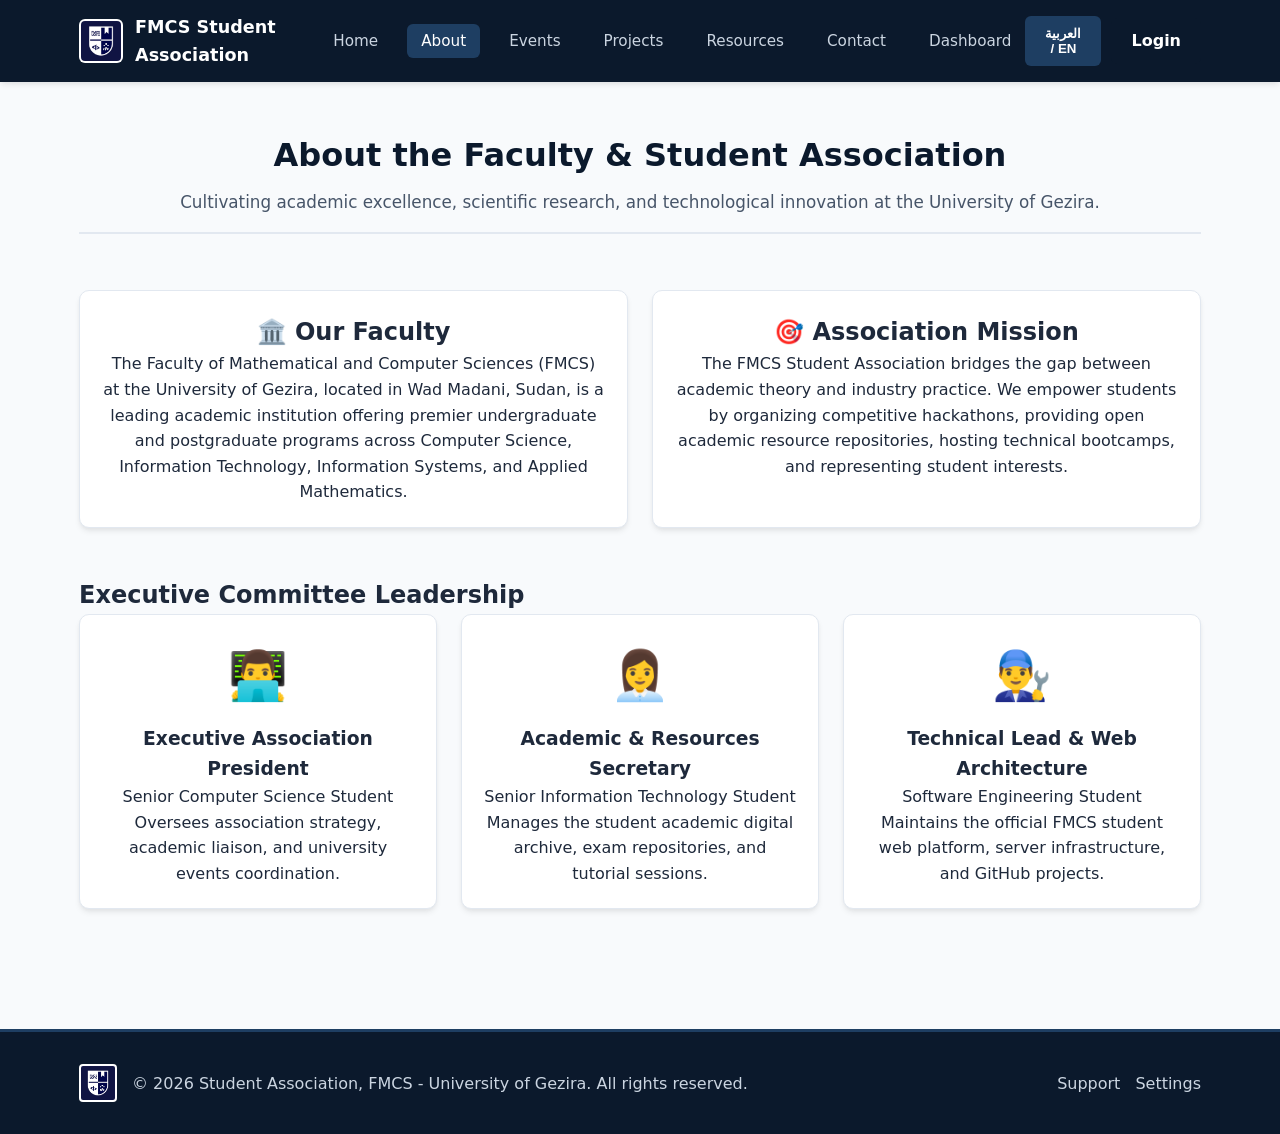
==== about.html @ 23b4390c "feat: initial commit for FMCS student association platform v1.0" ====
<!DOCTYPE html>
<html lang="en" dir="ltr" data-theme="light">

<head>
  <meta charset="UTF-8">
  <meta name="viewport" content="width=device-width, initial-scale=1.0">
  <title>About Us - FMCS Student Association</title>
  <link rel="stylesheet" href="assets/css/style.css">
  <link rel="icon" type="image/png" href="assets/img/fmcs-logo.png">
</head>

<body>
  <header class="site-header">
    <div class="container header-container">
      <a href="index.html" class="logo-brand" aria-label="FMCS Home">
        <img src="assets/img/fmcs-logo.png" alt="FMCS Logo" class="logo-img">
        <span class="brand-title">FMCS Student Association</span>
      </a>
      <nav class="main-nav" role="navigation" aria-label="Main Navigation">
        <ul>
          <li><a href="index.html">Home</a></li>
          <li><a href="about.html" class="active">About</a></li>
          <li><a href="events.html">Events</a></li>
          <li><a href="projects.html">Projects</a></li>
          <li><a href="resources.html">Resources</a></li>
          <li><a href="contact.html">Contact</a></li>
          <li><a href="dashboard.html">Dashboard</a></li>
        </ul>
      </nav>
      <div class="header-actions">
        <button id="langToggleBtn" class="btn-secondary" aria-label="Switch Language">العربية / EN</button>
        <a href="login.html" class="btn-primary">Login</a>
      </div>
    </div>
  </header>

  <main id="main-content" class="container py-5">
    <section class="page-header text-center">
      <h1>About the Faculty & Student Association</h1>
      <p>Cultivating academic excellence, scientific research, and technological innovation at the University of Gezira.
      </p>
    </section>

    <section class="about-grid py-4">
      <div class="about-card">
        <h2>🏛️ Our Faculty</h2>
        <p>The Faculty of Mathematical and Computer Sciences (FMCS) at the University of Gezira, located in Wad Madani,
          Sudan, is a leading academic institution offering premier undergraduate and postgraduate programs across
          Computer Science, Information Technology, Information Systems, and Applied Mathematics.</p>
      </div>
      <div class="about-card">
        <h2>🎯 Association Mission</h2>
        <p>The FMCS Student Association bridges the gap between academic theory and industry practice. We empower
          students by organizing competitive hackathons, providing open academic resource repositories, hosting
          technical bootcamps, and representing student interests.</p>
      </div>
    </section>

    <section class="exec-section py-4">
      <h2 class="section-title">Executive Committee Leadership</h2>
      <div class="team-grid">
        <div class="team-card">
          <div class="team-avatar">👨‍💻</div>
          <h3>Executive Association President</h3>
          <p class="role">Senior Computer Science Student</p>
          <p class="bio">Oversees association strategy, academic liaison, and university events coordination.</p>
        </div>
        <div class="team-card">
          <div class="team-avatar">👩‍💼</div>
          <h3>Academic & Resources Secretary</h3>
          <p class="role">Senior Information Technology Student</p>
          <p class="bio">Manages the student academic digital archive, exam repositories, and tutorial sessions.</p>
        </div>
        <div class="team-card">
          <div class="team-avatar">👨‍🔧</div>
          <h3>Technical Lead & Web Architecture</h3>
          <p class="role">Software Engineering Student</p>
          <p class="bio">Maintains the official FMCS student web platform, server infrastructure, and GitHub projects.
          </p>
        </div>
      </div>
    </section>
  </main>

  <footer class="site-footer">
    <div class="container footer-container">
      <div class="footer-info">
        <img src="assets/img/fmcs-logo.png" alt="FMCS Logo" class="footer-logo">
        <p>&copy; 2026 Student Association, FMCS - University of Gezira. All rights reserved.</p>
      </div>
      <ul class="footer-links" role="navigation">
        <li><a href="contact.html">Support</a></li>
        <li><a href="settings.html">Settings</a></li>
      </ul>
    </div>
  </footer>
  <script src="assets/js/main.js"></script>
</body>

</html>
---- assets/css/style.css ----
:root {
  --primary-color: #0B192C;
  /* Deep Navy Blue from Emblem */
  --primary-hover: #06101E;
  --secondary-color: #1E3E62;
  /* Medium Navy */
  --secondary-hover: #162E4A;
  --accent-color: #2563EB;
  /* Vibrant Academic Blue */
  --accent-green: #059669;
  /* Success / Active Badge */
  --danger-color: #DC2626;
  /* Error / Alert */
  --light-bg: #F8FAFC;
  /* Page Light Background */
  --dark-bg: #0F172A;
  /* Dark Mode Background */
  --card-bg: #FFFFFF;
  /* Pure White Card Fill */
  --text-primary: #1E293B;
  /* Primary Text Color */
  --text-secondary: #475569;
  /* Secondary Text Color */
  --text-muted: #64748B;
  /* Muted Text */
  --border-color: #E2E8F0;
  /* Border Lines */
  --font-family: 'Segoe UI', system-ui, -apple-system, BlinkMacSystemFont, sans-serif;
  --transition-speed: 0.25s ease-in-out;
  --box-shadow: 0 4px 6px -1px rgba(0, 0, 0, 0.08), 0 2px 4px -1px rgba(0, 0, 0, 0.04);
  --box-shadow-hover: 0 10px 15px -3px rgba(0, 0, 0, 0.12), 0 4px 6px -2px rgba(0, 0, 0, 0.05);
}

/* Dark Theme Variables Override */
[data-theme="dark"] {
  --primary-color: #1E293B;
  --primary-hover: #0F172A;
  --secondary-color: #334155;
  --light-bg: #0B1120;
  --card-bg: #1E293B;
  --text-primary: #F8FAFC;
  --text-secondary: #CBD5E1;
  --text-muted: #94A3B8;
  --border-color: #334155;
}

/* Base Resets & Global Typography */
* {
  margin: 0;
  padding: 0;
  box-sizing: border-box;
}

body {
  font-family: var(--font-family);
  background-color: var(--light-bg);
  color: var(--text-primary);
  line-height: 1.6;
  display: flex;
  flex-direction: column;
  min-height: 100vh;
}

main {
  flex: 1;
}

a {
  color: var(--accent-color);
  text-decoration: none;
  transition: color var(--transition-speed);
}

a:hover {
  color: var(--primary-color);
}

.container {
  width: 90%;
  max-width: 1200px;
  margin: 0 auto;
  padding: 0 15px;
}

/* Utility Helpers */
.py-4 {
  padding-top: 1.5rem;
  padding-bottom: 1.5rem;
}

.py-5 {
  padding-top: 3rem;
  padding-bottom: 3rem;
}

.text-center {
  text-align: center;
}

.w-100 {
  width: 100%;
}

.status-active {
  color: var(--accent-green);
  font-weight: bold;
}

/* Header & Navigation Bar */
.site-header {
  background-color: var(--primary-color);
  color: #FFFFFF;
  padding: 0.8rem 0;
  position: sticky;
  top: 0;
  z-index: 1000;
  box-shadow: var(--box-shadow);
}

.header-container {
  display: flex;
  align-items: center;
  justify-content: space-between;
}

.logo-brand {
  display: flex;
  align-items: center;
  gap: 12px;
  color: #FFFFFF;
}

.logo-img {
  height: 44px;
  width: auto;
  background-color: #FFFFFF;
  border-radius: 6px;
  padding: 2px;
  object-fit: contain;
}

.brand-title {
  font-weight: 700;
  font-size: 1.1rem;
  color: #FFFFFF;
}

.main-nav ul {
  display: flex;
  list-style: none;
  gap: 15px;
}

.main-nav a {
  color: #CBD5E1;
  font-weight: 500;
  font-size: 0.95rem;
  padding: 8px 14px;
  border-radius: 6px;
  transition: all var(--transition-speed);
}

.main-nav a:hover,
.main-nav a.active {
  background-color: var(--secondary-color);
  color: #FFFFFF;
}

.header-actions {
  display: flex;
  gap: 10px;
  align-items: center;
}

.btn-primary {
  background-color: var(--primary-color);
  color: #FFFFFF !important;
  padding: 10px 20px;
  border: none;
  border-radius: 6px;
  cursor: pointer;
  font-weight: 600;
  display: inline-block;
  text-align: center;
  transition: background-color var(--transition-speed);
}

.btn-primary:hover {
  background-color: var(--primary-hover);
}

.btn-secondary {
  background-color: var(--secondary-color);
  color: #FFFFFF !important;
  padding: 10px 20px;
  border: none;
  border-radius: 6px;
  cursor: pointer;
  font-weight: 600;
  display: inline-block;
  text-align: center;
  transition: background-color var(--transition-speed);
}

.btn-secondary:hover {
  background-color: var(--secondary-hover);
}

.btn-outline {
  background-color: transparent;
  color: var(--primary-color) !important;
  border: 2px solid var(--primary-color);
  padding: 8px 18px;
  border-radius: 6px;
  cursor: pointer;
  font-weight: 600;
  display: inline-block;
  text-align: center;
  transition: all var(--transition-speed);
}

.btn-outline:hover {
  background-color: var(--primary-color);
  color: #FFFFFF !important;
}

.btn-sm {
  padding: 6px 12px;
  font-size: 0.85rem;
}

.auth-body {
  background-color: var(--primary-color);
  display: flex;
  align-items: center;
  justify-content: center;
  min-height: 100vh;
  padding: 20px;
}

.auth-container {
  width: 100%;
  max-width: 440px;
}

.auth-card {
  background-color: var(--card-bg);
  padding: 35px 30px;
  border-radius: 12px;
  box-shadow: 0 20px 25px -5px rgba(0, 0, 0, 0.3);
}

.auth-header {
  text-align: center;
  margin-bottom: 25px;
}

.auth-logo {
  max-width: 90px;
  height: auto;
  max-height: 90px;
  margin: 0 auto 15px auto;
  display: block;
  object-fit: contain;
  background-color: #FFFFFF;
  padding: 4px;
  border-radius: 8px;
}

.auth-header h1 {
  font-size: 1.6rem;
  color: var(--primary-color);
  margin-bottom: 5px;
}

.auth-header p {
  font-size: 0.9rem;
  color: var(--text-muted);
}

/* Form Styling & Controls */
.form-group {
  margin-bottom: 18px;
}

.form-group label {
  display: block;
  margin-bottom: 6px;
  font-weight: 600;
  font-size: 0.9rem;
  color: var(--text-primary);
}

.form-group input,
.form-group select,
.form-group textarea,
.form-control {
  width: 100%;
  padding: 10px 14px;
  border: 1px solid var(--border-color);
  border-radius: 6px;
  background-color: #FFFFFF;
  color: var(--text-primary);
  font-size: 0.95rem;
  transition: border-color var(--transition-speed);
}

.form-group input:focus,
.form-group select:focus,
.form-group textarea:focus {
  outline: none;
  border-color: var(--accent-color);
  box-shadow: 0 0 0 3px rgba(37, 99, 235, 0.15);
}

.error-message {
  color: var(--danger-color);
  font-size: 0.8rem;
  margin-top: 4px;
  display: block;
}

.auth-footer {
  text-align: center;
  margin-top: 20px;
  padding-top: 15px;
  border-top: 1px solid var(--border-color);
  font-size: 0.9rem;
}

/* Page Headers & Section Layouts */
.page-header {
  margin-bottom: 2rem;
  border-bottom: 2px solid var(--border-color);
  padding-bottom: 1rem;
}

.page-header h1 {
  font-size: 2rem;
  color: var(--primary-color);
  margin-bottom: 8px;
}

.page-header p {
  color: var(--text-secondary);
  font-size: 1.05rem;
}

/* Hero Section (Home) */
.hero-section {
  background: linear-gradient(135deg, var(--primary-color) 0%, var(--secondary-color) 100%);
  color: #FFFFFF;
  padding: 5rem 0;
  text-align: center;
  margin-bottom: 3rem;
}

.hero-content h1 {
  font-size: 2.5rem;
  margin-bottom: 1rem;
}

.hero-content p {
  font-size: 1.2rem;
  max-width: 800px;
  margin: 0 auto 2rem auto;
  color: #E2E8F0;
}

.hero-cta {
  display: flex;
  justify-content: center;
  gap: 15px;
}

/*Specific Component Designs (Events, Projects, Resources, Settings, Dashboard) */

/* Events Page Styling */
.filter-bar {
  display: flex;
  gap: 10px;
  margin-bottom: 25px;
  flex-wrap: wrap;
}

.filter-btn {
  padding: 8px 16px;
  border: 1px solid var(--border-color);
  background-color: var(--card-bg);
  border-radius: 20px;
  cursor: pointer;
  font-weight: 500;
  transition: all var(--transition-speed);
}

.filter-btn.active, .filter-btn:hover {
  background-color: var(--primary-color);
  color: #FFFFFF;
  border-color: var(--primary-color);
}

.events-grid, .projects-grid, .dashboard-grid {
  display: grid;
  grid-template-columns: repeat(auto-fit, minmax(320px, 1fr));
  gap: 24px;
}

.event-card {
  background-color: var(--card-bg);
  border-radius: 10px;
  border: 1px solid var(--border-color);
  padding: 20px;
  box-shadow: var(--box-shadow);
  display: flex;
  flex-direction: column;
  justify-content: space-between;
}

.event-badge {
  align-self: flex-start;
  padding: 4px 12px;
  background-color: var(--accent-color);
  color: #FFFFFF;
  font-size: 0.75rem;
  font-weight: 700;
  border-radius: 12px;
  margin-bottom: 12px;
}

.event-badge.archive {
  background-color: var(--text-muted);
}

.event-date {
  font-weight: bold;
  color: var(--primary-color);
  margin-bottom: 8px;
}

.event-meta {
  font-size: 0.85rem;
  color: var(--text-muted);
  margin: 6px 0;
}

.event-actions {
  display: flex;
  gap: 10px;
  margin-top: 15px;
}

/* Student Projects Styling */
.project-card {
  background-color: var(--card-bg);
  border-radius: 10px;
  border-left: 4px solid var(--accent-color);
  border-top: 1px solid var(--border-color);
  border-right: 1px solid var(--border-color);
  border-bottom: 1px solid var(--border-color);
  padding: 22px;
  box-shadow: var(--box-shadow);
}

.project-tag {
  font-size: 0.75rem;
  font-weight: bold;
  color: var(--accent-color);
  background-color: rgba(37, 99, 235, 0.1);
  padding: 3px 8px;
  border-radius: 4px;
}

.project-meta {
  display: flex;
  gap: 15px;
  font-size: 0.85rem;
  color: var(--text-muted);
  margin: 12px 0;
}

/* Resources Repository Layout */
.resource-toolbar {
  display: flex;
  gap: 15px;
  margin-bottom: 25px;
}

.resource-toolbar .search-box {
  flex: 2;
}

.resource-toolbar .category-select {
  flex: 1;
}

.resources-grid {
  display: flex;
  flex-direction: column;
  gap: 16px;
}

.resource-card {
  background-color: var(--card-bg);
  border: 1px solid var(--border-color);
  border-radius: 8px;
  padding: 18px 22px;
  display: flex;
  align-items: center;
  gap: 20px;
  box-shadow: var(--box-shadow);
}

.resource-icon {
  font-size: 2.2rem;
}

.resource-details {
  flex: 1;
}

.course-code {
  font-size: 0.8rem;
  font-weight: 700;
  color: var(--accent-color);
}

.resource-control-section {
  margin-bottom: 2rem;
  display: flex;
  flex-direction: column;
  gap: 15px;
}

.search-box-wrapper {
  width: 100%;
}

.search-input {
  width: 100%;
  padding: 12px 18px;
  font-size: 1rem;
  border: 1px solid var(--border-color);
  border-radius: 8px;
  background-color: var(--card-bg);
  color: var(--text-primary);
  transition: all var(--transition-speed);
  box-shadow: var(--box-shadow);
}

.search-input:focus {
  outline: none;
  border-color: var(--accent-color);
  box-shadow: 0 0 0 3px rgba(37, 99, 235, 0.15);
}

/* Filter Bar & Department Pills */
.filter-bar {
  display: flex;
  gap: 10px;
  flex-wrap: wrap;
  align-items: center;
}

.filter-btn {
  padding: 8px 16px;
  border: 1px solid var(--border-color);
  background-color: var(--card-bg);
  color: var(--text-primary);
  border-radius: 20px;
  cursor: pointer;
  font-weight: 500;
  font-size: 0.9rem;
  transition: all var(--transition-speed);
  box-shadow: var(--box-shadow);
}

.filter-btn:hover,
.filter-btn.active {
  background-color: var(--primary-color);
  color: #FFFFFF;
  border-color: var(--primary-color);
}

.resources-grid {
  display: flex;
  flex-direction: column;
  gap: 16px;
}

.resource-card {
  background-color: var(--card-bg);
  border: 1px solid var(--border-color);
  border-radius: 10px;
  padding: 20px 24px;
  display: flex;
  align-items: center;
  gap: 20px;
  box-shadow: var(--box-shadow);
  transition: transform var(--transition-speed), border-color var(--transition-speed);
}

.resource-card:hover {
  transform: translateY(-2px);
  border-color: var(--accent-color);
}

.resource-icon {
  font-size: 2.2rem;
  background-color: var(--light-bg);
  padding: 10px;
  border-radius: 8px;
  text-align: center;
  min-width: 60px;
}

.resource-details {
  flex: 1;
}

.course-code {
  display: inline-block;
  font-size: 0.8rem;
  font-weight: 700;
  color: var(--accent-color);
  background-color: rgba(37, 99, 235, 0.1);
  padding: 2px 8px;
  border-radius: 4px;
  margin-bottom: 6px;
  text-transform: uppercase;
}

.resource-details h3 {
  font-size: 1.15rem;
  color: var(--primary-color);
  margin-bottom: 4px;
}

.resource-meta {
  font-size: 0.85rem;
  color: var(--text-muted);
  margin-bottom: 6px;
}

.resource-desc {
  font-size: 0.92rem;
  color: var(--text-secondary);
}

.resource-action {
  display: flex;
  align-items: center;
}

/* Responsive adjustments for mobile screens */
@media (max-width: 768px) {
  .resource-card {
    flex-direction: column;
    text-align: center;
    align-items: center;
  }

  .filter-bar {
    justify-content: center;
  }
}

/* Settings Page */
.settings-wrapper {
  max-width: 800px;
}

.settings-card {
  background-color: var(--card-bg);
  border: 1px solid var(--border-color);
  border-radius: 10px;
  padding: 24px;
  margin-bottom: 20px;
  box-shadow: var(--box-shadow);
}

.settings-card h2 {
  font-size: 1.25rem;
  color: var(--primary-color);
  margin-bottom: 8px;
}

.settings-desc {
  font-size: 0.9rem;
  color: var(--text-muted);
  margin-bottom: 15px;
}

.checkbox-group {
  margin-bottom: 10px;
}

/* Dashboard Styling */
.dashboard-welcome {
  margin-bottom: 2rem;
}

.welcome-card {
  background-color: var(--card-bg);
  border: 1px solid var(--border-color);
  border-radius: 10px;
  padding: 25px;
  display: flex;
  justify-content: space-between;
  align-items: center;
  box-shadow: var(--box-shadow);
}

.quick-stats {
  display: flex;
  gap: 20px;
}

.stat-box {
  text-align: center;
  background-color: var(--light-bg);
  padding: 12px 20px;
  border-radius: 8px;
}

.stat-number {
  display: block;
  font-size: 1.5rem;
  font-weight: bold;
  color: var(--primary-color);
}

.stat-label {
  font-size: 0.8rem;
  color: var(--text-muted);
}

.dashboard-card {
  background-color: var(--card-bg);
  border: 1px solid var(--border-color);
  border-radius: 10px;
  padding: 20px;
  box-shadow: var(--box-shadow);
}

.dashboard-card.full-width {
  grid-column: 1 / -1;
}

.card-header {
  display: flex;
  justify-content: space-between;
  align-items: center;
  margin-bottom: 15px;
  padding-bottom: 8px;
  border-bottom: 1px solid var(--border-color);
}

.dashboard-list {
  list-style: none;
}

.dashboard-list li {
  padding: 10px 0;
  border-bottom: 1px solid var(--border-color);
  display: flex;
  flex-direction: column;
}

.dashboard-list li:last-child {
  border-bottom: none;
}

.list-meta {
  font-size: 0.8rem;
  color: var(--text-muted);
}

/* Contact Page Layout */
.contact-grid {
  display: grid;
  grid-template-columns: 2fr 1fr;
  gap: 30px;
}

.contact-info-card {
  background-color: var(--card-bg);
  border: 1px solid var(--border-color);
  border-radius: 10px;
  padding: 25px;
  box-shadow: var(--box-shadow);
}

/* About Page Grid */
.about-grid, .team-grid {
  display: grid;
  grid-template-columns: repeat(auto-fit, minmax(280px, 1fr));
  gap: 24px;
}

.about-card, .team-card {
  background-color: var(--card-bg);
  border: 1px solid var(--border-color);
  border-radius: 10px;
  padding: 22px;
  text-align: center;
  box-shadow: var(--box-shadow);
}

.team-avatar {
  font-size: 3rem;
  margin-bottom: 10px;
}

/*RTL (Arabic) Support */
[dir="rtl"] {
  direction: rtl;
  text-align: right;
}

[dir="rtl"] .project-card {
  border-left: 1px solid var(--border-color);
  border-right: 4px solid var(--accent-color);
}

[dir="rtl"] .resource-card {
  flex-direction: row;
}

[dir="rtl"] .main-nav ul {
  padding-right: 0;
}

/* Site Footer */
.site-footer {
  background-color: var(--primary-color);
  color: #CBD5E1;
  padding: 2rem 0;
  margin-top: 3rem;
  border-top: 3px solid var(--secondary-color);
}

.footer-container {
  display: flex;
  justify-content: space-between;
  align-items: center;
  flex-wrap: wrap;
  gap: 15px;
}

.footer-info {
  display: flex;
  align-items: center;
  gap: 15px;
}

.footer-logo {
  height: 38px;
  background-color: #FFFFFF;
  border-radius: 4px;
  padding: 2px;
}

.footer-links {
  display: flex;
  list-style: none;
  gap: 15px;
}

.footer-links a {
  color: #CBD5E1;
}

/* Responsive Breakpoints */
@media (max-width: 868px) {
  .header-container {
    flex-direction: column;
    gap: 12px;
  }

  .main-nav ul {
    flex-wrap: wrap;
    justify-content: center;
    gap: 8px;
  }

  .contact-grid, .resource-toolbar {
    grid-template-columns: 1fr;
    flex-direction: column;
  }

  .resource-card {
    flex-direction: column;
    text-align: center;
  }

  .welcome-card {
    flex-direction: column;
    gap: 15px;
    text-align: center;
  }

  .footer-container {
    flex-direction: column;
    text-align: center;
  }
}
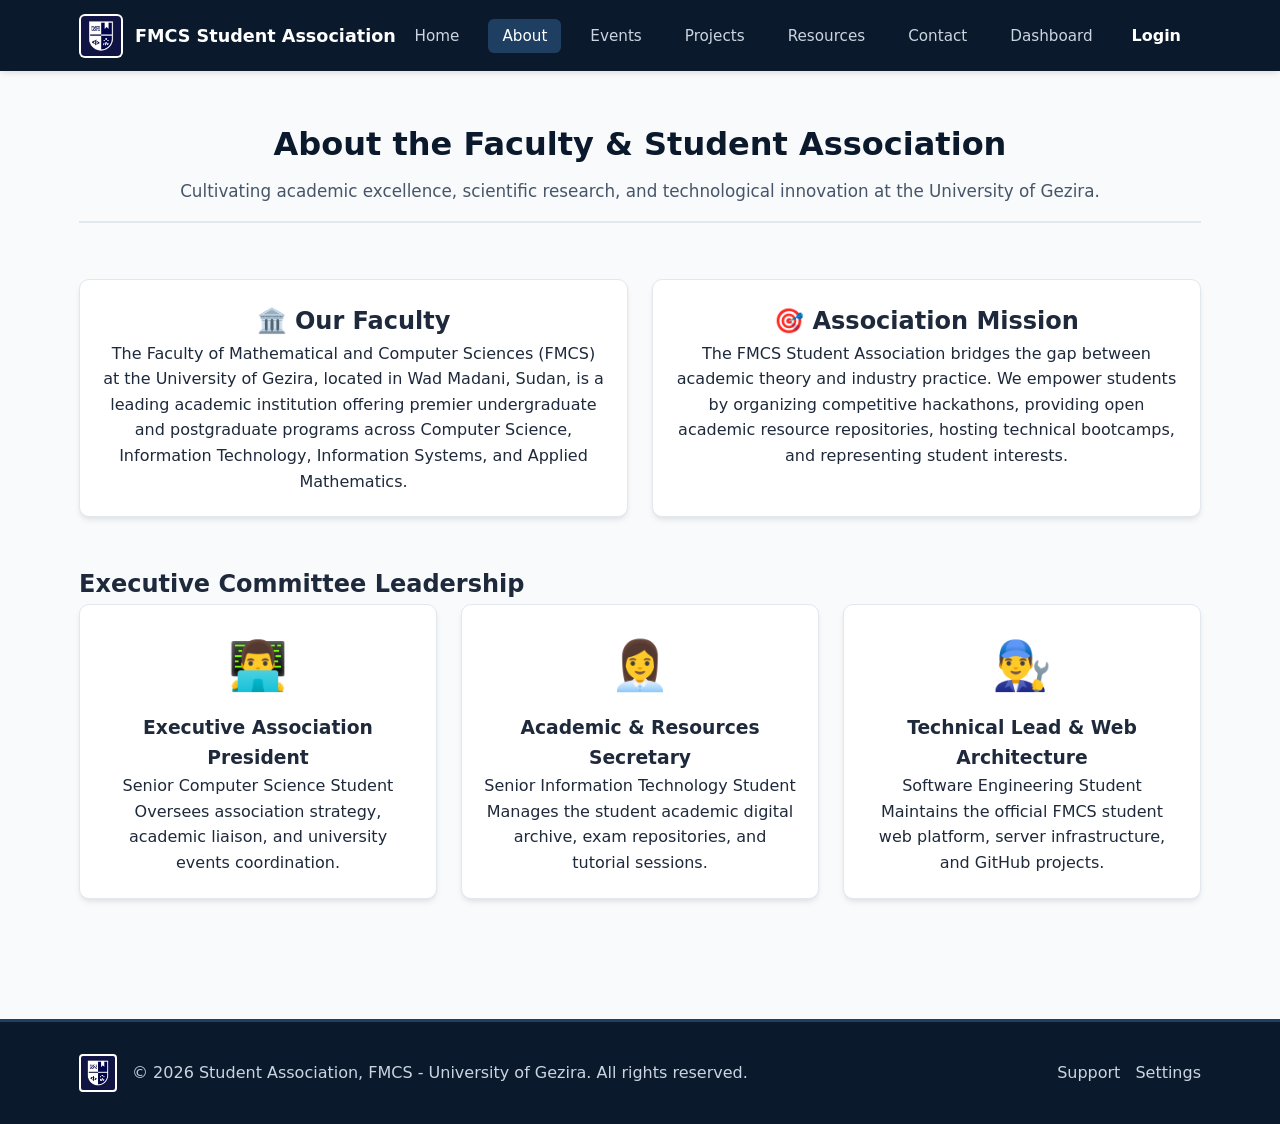
==== commit c6ea40ac: "fis: update registration action path" ====
--- a/about.html
+++ b/about.html
@@ -28,7 +28,7 @@
         </ul>
       </nav>
       <div class="header-actions">
-        <button id="langToggleBtn" class="btn-secondary" aria-label="Switch Language">العربية / EN</button>
+        <!-- <button id="langToggleBtn" class="btn-secondary" aria-label="Switch Language">العربية / EN</button> -->
         <a href="login.html" class="btn-primary">Login</a>
       </div>
     </div>
